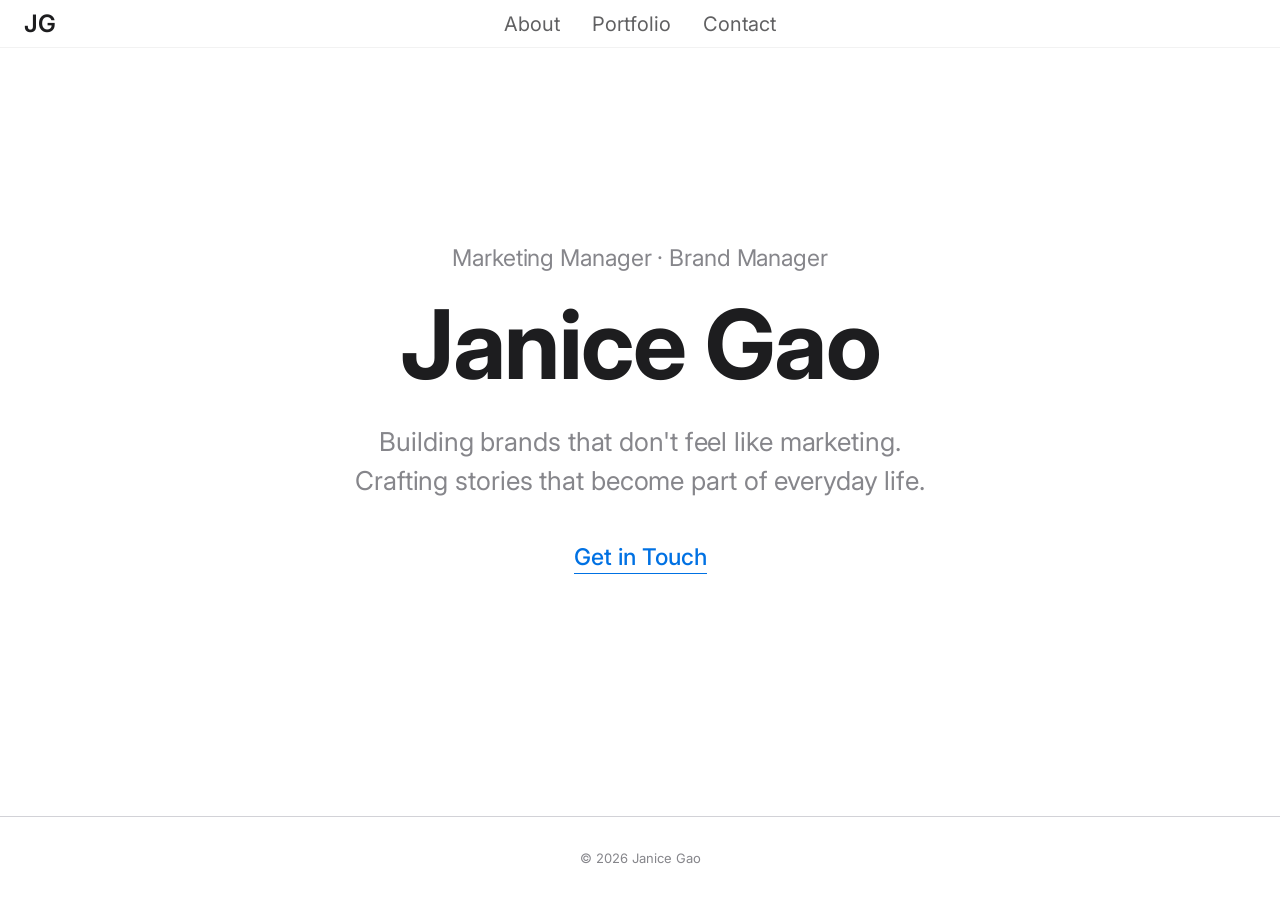
==== portfolio/index.html @ 0fa4c33f "janice portfolio website iteration 1" ====
<!DOCTYPE html>
<html lang="en">
<head>
    <meta charset="UTF-8">
    <meta name="viewport" content="width=device-width, initial-scale=1.0">
    <title>Janice Gao — Marketing & Brand Manager</title>
    <link rel="stylesheet" href="css/style.css">
</head>
<body>
    <nav id="navbar">
        <a href="#home" class="nav-logo" data-route="home">JG</a>
        <ul class="nav-links">
            <li><a href="#about" data-route="about">About</a></li>
            <li><a href="#portfolio" data-route="portfolio">Portfolio</a></li>
            <li><a href="#contact" data-route="contact">Contact</a></li>
        </ul>
        <button class="nav-toggle" aria-label="Toggle menu">
            <span></span>
            <span></span>
            <span></span>
        </button>
    </nav>

    <main id="app">
        <section id="home" class="route hero-page">
            <div class="hero-content">
                <p class="hero-subtitle">Marketing Manager · Brand Manager</p>
                <h1>Janice Gao</h1>
                <p class="hero-description">Building brands that don't feel like marketing. Crafting stories that become part of everyday life.</p>
                <a href="#contact" class="btn-text" data-route="contact">Get in Touch</a>
            </div>
        </section>

        <section id="about" class="route page-content">
            <div class="container">
                <div class="about-layout">
                    <div class="about-main">
                        <h1 class="page-title">About</h1>
                        <div class="about-text">
                            <p>I've always been drawn to the idea that the best brands don't feel like marketing at all. They show up in culturally significant moments, weave themselves into everyday life, and build emotional connections so naturally that people feel part of something before they even realise they're being marketed to.</p>
                            <p>I'm a marketer with experience across some of Australia's most iconic brands, including <strong>Commonwealth Bank</strong> and <strong>Qantas</strong>. I've launched campaigns that reached more than <strong>95% of Australians</strong>, owned brand governance across <strong>15+ agency partners</strong>, and connected customer insights to uplift brand metrics and drive brand equity.</p>
                            <p>What drives me most is seeing the tangible impact that brand can have on how people think and feel about a company. When the strategy is right and the storytelling connects, marketing stops feeling like marketing and starts becoming something people genuinely remember.</p>
                        </div>
                    </div>
                <div class="about-sidebar">
                    <div class="logo-story">
                        <div class="logo-mark">JGao</div>
                        <p>While I've been helping brands build their identity, I've been building my own too. This logo is an original design inspired by the creative trend of merging letterforms into a single mark, bringing together the 'J' and 'Gao' of my name.</p>
                    </div>
                    <div class="about-photo">
                        <img src="assets/images/janice-gao.avif" alt="Janice Gao">
                    </div>
                </div>
                </div>
            </div>
        </section>

        <section id="portfolio" class="route page-content">
            <div class="container">
                <h1 class="page-title">Portfolio</h1>
                <div class="portfolio-list">
                    <article class="portfolio-item">
                        <div class="portfolio-image" style="background: linear-gradient(135deg, #1a1a2e 0%, #16213e 100%);">
                            <span class="portfolio-image-label">CommBank</span>
                        </div>
                        <div class="portfolio-details">
                            <span class="portfolio-company">Commonwealth Bank of Australia</span>
                            <h2>'Doubt Never Did' — Brand Platform</h2>
                            <p>Launched CommBank's bold new brand platform designed to inspire Australians to overcome self-doubt and take action. The campaign delivered strong above-the-line performance within its first 3 months, reaching more than 95% of Australians an average of 11 times.</p>
                            <div class="portfolio-links">
                                <a href="https://www.commbank.com.au/brighter/doubt-never-did.html" target="_blank" rel="noopener">Campaign Page</a>
                                <a href="https://campaignbrief.com/inspiring-australians-share-stories-of-doubt-in-commbanks-latest-campaign-via-mc-saatchi/" target="_blank" rel="noopener">Campaign Brief</a>
                            </div>
                        </div>
                    </article>

                    <article class="portfolio-item">
                        <div class="portfolio-image" style="background: linear-gradient(135deg, #e60000 0%, #cc0000 100%);">
                            <span class="portfolio-image-label">Qantas Money</span>
                        </div>
                        <div class="portfolio-details">
                            <span class="portfolio-company">Qantas Airways Limited</span>
                            <h2>Qantas Money Home Loans Launch</h2>
                            <p>Led the digital marketing execution for a digital-first product launch positioned around "The home loan that comes with a holiday every year." Within the first hour, the product generated approximately 10 pre-approved applications, growing to around 100 by end of launch day.</p>
                            <div class="portfolio-links">
                                <a href="https://www.qantasmoney.com/home-loans" target="_blank" rel="noopener">Landing Page</a>
                                <a href="https://www.brokerdaily.au/lender/17650-home-loan-offering-takes-off-at-qantas" target="_blank" rel="noopener">Broker Daily</a>
                            </div>
                        </div>
                    </article>

                    <article class="portfolio-item">
                        <div class="portfolio-image" style="background: linear-gradient(135deg, #001d3d 0%, #003566 100%);">
                            <span class="portfolio-image-label">Frequent Flyer</span>
                        </div>
                        <div class="portfolio-details">
                            <span class="portfolio-company">Qantas Airways Limited</span>
                            <h2>Frequent Flyer BAU & Limited Time Offers</h2>
                            <p>Led marketing across all Frequent Flyer and Qantas Loyalty owned digital channels for Australia's largest loyalty program with 15m+ members. Managed the content calendar and executed 550+ campaigns, leveraging personalisation and customer targeting via Contentful.</p>
                            <div class="portfolio-links">
                                <a href="https://www.qantas.com/au/en/frequent-flyer.html" target="_blank" rel="noopener">Frequent Flyer</a>
                                <a href="https://www.qantas.com/au/en/frequent-flyer/earn-points.html" target="_blank" rel="noopener">Earn Points</a>
                            </div>
                        </div>
                    </article>
                </div>
            </div>
        </section>

        <section id="contact" class="route page-content">
            <div class="container">
                <div class="contact-header">
                    <h1 class="page-title">Get in touch</h1>
                    <p class="contact-subtitle">Have a project in mind or just want to say hello? I'd love to hear from you.</p>
                </div>
                <div class="contact-layout">
                    <div class="contact-methods">
                        <div class="contact-method">
                            <div class="contact-method-icon">
                                <svg width="24" height="24" viewBox="0 0 24 24" fill="none" stroke="currentColor" stroke-width="1.5" stroke-linecap="round" stroke-linejoin="round"><rect x="2" y="4" width="20" height="16" rx="2"/><path d="m22 7-8.97 5.7a1.94 1.94 0 0 1-2.06 0L2 7"/></svg>
                            </div>
                            <div class="contact-method-info">
                                <h3>Email</h3>
                                <a href="mailto:janice.gao@outlook.com">janice.gao@outlook.com</a>
                            </div>
                        </div>
                        <div class="contact-method">
                            <div class="contact-method-icon">
                                <svg width="24" height="24" viewBox="0 0 24 24" fill="none" stroke="currentColor" stroke-width="1.5" stroke-linecap="round" stroke-linejoin="round"><path d="M16 8a6 6 0 0 1 6 6v7h-4v-7a2 2 0 0 0-4 0v7h-4v-7a6 6 0 0 1 6-6z"/><rect x="2" y="9" width="4" height="12"/><circle cx="4" cy="4" r="2"/></svg>
                            </div>
                            <div class="contact-method-info">
                                <h3>LinkedIn</h3>
                                <a href="https://www.linkedin.com/in/janice-gao-9715471b5/" target="_blank" rel="noopener">Connect with me</a>
                            </div>
                        </div>
                        <div class="contact-method">
                            <div class="contact-method-icon">
                                <svg width="24" height="24" viewBox="0 0 24 24" fill="none" stroke="currentColor" stroke-width="1.5" stroke-linecap="round" stroke-linejoin="round"><circle cx="12" cy="12" r="10"/><polyline points="12 6 12 12 16 14"/></svg>
                            </div>
                            <div class="contact-method-info">
                                <h3>Response time</h3>
                                <p>Usually within 24 hours</p>
                            </div>
                        </div>
                    </div>
                    <form class="contact-form" id="contact-form">
                        <div class="form-group">
                            <label for="name">Name</label>
                            <input type="text" id="name" name="name" placeholder="Your name" required>
                        </div>
                        <div class="form-group">
                            <label for="email">Email</label>
                            <input type="email" id="email" name="email" placeholder="you@example.com" required>
                        </div>
                        <div class="form-group">
                            <label for="message">Message</label>
                            <textarea id="message" name="message" placeholder="Tell me about your project or just say hi..." rows="5" required></textarea>
                        </div>
                        <button type="submit" class="btn-submit">Send message</button>
                        <p class="form-success" id="form-success">Thanks for reaching out! I'll get back to you soon.</p>
                    </form>
                </div>
            </div>
        </section>
    </main>

    <footer>
        <div class="container">
            <p>&copy; 2026 Janice Gao</p>
        </div>
    </footer>

    <script src="js/main.js"></script>
</body>
</html>
---- portfolio/css/style.css ----
@import url('https://fonts.googleapis.com/css2?family=Inter:wght@400;500;600;700&display=swap');

*, *::before, *::after {
    margin: 0;
    padding: 0;
    box-sizing: border-box;
}

:root {
    --color-bg: #ffffff;
    --color-text: #1d1d1f;
    --color-text-secondary: #86868b;
    --color-accent: #0071e3;
    --color-accent-hover: #0077ed;
    --color-border: #d2d2d7;
    --font-primary: 'Inter', -apple-system, BlinkMacSystemFont, sans-serif;
    --max-width: 960px;
    --nav-height: 48px;
}

html {
    scroll-behavior: smooth;
}

body {
    font-family: var(--font-primary);
    color: var(--color-text);
    background: var(--color-bg);
    line-height: 1.5;
    -webkit-font-smoothing: antialiased;
    -moz-osx-font-smoothing: grayscale;
    min-height: 100vh;
    display: flex;
    flex-direction: column;
}

a {
    color: var(--color-accent);
    text-decoration: none;
    transition: color 0.2s ease;
}

a:hover {
    color: var(--color-accent-hover);
}

.container {
    max-width: var(--max-width);
    margin: 0 auto;
    padding: 0 24px;
    width: 100%;
}

/* Navigation */
nav {
    position: fixed;
    top: 0;
    left: 0;
    right: 0;
    height: var(--nav-height);
    background: rgba(255, 255, 255, 0.8);
    backdrop-filter: saturate(180%) blur(20px);
    -webkit-backdrop-filter: saturate(180%) blur(20px);
    z-index: 1000;
    display: flex;
    align-items: center;
    justify-content: center;
    border-bottom: 1px solid rgba(0, 0, 0, 0.05);
}

.nav-logo {
    position: absolute;
    left: 24px;
    font-weight: 600;
    font-size: 24px;
    color: var(--color-text);
    letter-spacing: -0.3px;
}

.nav-links {
    display: flex;
    list-style: none;
    gap: 32px;
}

.nav-links a {
    color: var(--color-text);
    font-size: 20px;
    font-weight: 400;
    opacity: 0.7;
    transition: opacity 0.2s ease;
}

.nav-links a:hover,
.nav-links a.active {
    opacity: 1;
    color: var(--color-text);
}

.nav-toggle {
    display: none;
    flex-direction: column;
    gap: 5px;
    background: none;
    border: none;
    cursor: pointer;
    padding: 8px;
    position: absolute;
    right: 16px;
}

.nav-toggle span {
    display: block;
    width: 18px;
    height: 1.5px;
    background: var(--color-text);
    transition: all 0.3s ease;
}

#app {
    flex: 1;
    display: flex;
    flex-direction: column;
    position: relative;
    overflow: hidden;
}

/* Routes */
.route {
    position: absolute;
    top: 0;
    left: 0;
    right: 0;
    bottom: 0;
    opacity: 0;
    visibility: hidden;
    transform: translateY(8px);
    transition: opacity 0.4s cubic-bezier(0.4, 0, 0.2, 1),
                transform 0.4s cubic-bezier(0.4, 0, 0.2, 1),
                visibility 0.4s;
    overflow-y: auto;
    -webkit-overflow-scrolling: touch;
}

.route.active {
    visibility: visible;
    opacity: 1;
    transform: translateY(0);
    position: relative;
}

.route.exiting {
    opacity: 0;
    transform: translateY(-8px);
}

/* Hero Page */
.hero-page {
    flex: 1;
    display: none;
    align-items: center;
    justify-content: center;
    text-align: center;
    padding: 24px;
    height: 100%;
}

.hero-page.active {
    display: flex;
}

.hero-content {
    max-width: 600px;
}

.hero-subtitle {
    font-size: 23px;
    font-weight: 400;
    color: var(--color-text-secondary);
    margin-bottom: 16px;
    letter-spacing: -0.1px;
}

.hero-content h1 {
    font-size: clamp(60px, 10.5vw, 96px);
    font-weight: 700;
    letter-spacing: -1.5px;
    line-height: 1.1;
    margin-bottom: 24px;
}

.hero-description {
    font-size: 26px;
    font-weight: 400;
    color: var(--color-text-secondary);
    line-height: 1.5;
    margin-bottom: 40px;
    letter-spacing: -0.1px;
}

.btn-text {
    font-size: 23px;
    font-weight: 500;
    color: var(--color-accent);
    border-bottom: 1px solid var(--color-accent);
    padding-bottom: 2px;
    transition: all 0.2s ease;
}

.btn-text:hover {
    color: var(--color-accent-hover);
    border-color: var(--color-accent-hover);
}

/* Page Content */
.page-content {
    flex: 1;
    padding-top: calc(var(--nav-height) + 80px);
    padding-bottom: 80px;
}

.page-title {
    font-size: clamp(32px, 5vw, 48px);
    font-weight: 700;
    letter-spacing: -1px;
    margin-bottom: 48px;
}

/* About Layout */
.about-layout {
    display: grid;
    grid-template-columns: 1.4fr 1fr;
    gap: 80px;
    align-items: start;
}

.about-text p {
    font-size: 16px;
    line-height: 1.65;
    color: var(--color-text);
    margin-bottom: 20px;
    letter-spacing: -0.1px;
}

.about-text p:last-child {
    margin-bottom: 0;
}

.about-sidebar {
    position: sticky;
    top: calc(var(--nav-height) + 32px);
    display: flex;
    flex-direction: column;
    gap: 24px;
}

.about-photo img {
    width: 100%;
    border-radius: 16px;
    display: block;
}

.logo-story {
    background: #f5f5f7;
    border-radius: 16px;
    padding: 32px;
    text-align: center;
}

.logo-mark {
    font-size: 40px;
    font-weight: 700;
    letter-spacing: -1.5px;
    margin-bottom: 16px;
    color: var(--color-text);
}

.logo-story p {
    font-size: 14px;
    color: var(--color-text-secondary);
    line-height: 1.5;
}

/* Portfolio Layout */
.portfolio-list {
    display: flex;
    flex-direction: column;
    gap: 64px;
}

.portfolio-item {
    display: grid;
    grid-template-columns: 1fr 1.2fr;
    gap: 48px;
    align-items: start;
}

.portfolio-image {
    aspect-ratio: 16 / 10;
    border-radius: 16px;
    display: flex;
    align-items: center;
    justify-content: center;
}

.portfolio-image-label {
    color: rgba(255, 255, 255, 0.9);
    font-size: 20px;
    font-weight: 600;
    letter-spacing: -0.3px;
}

.portfolio-details {
    padding-top: 8px;
}

.portfolio-company {
    font-size: 13px;
    font-weight: 500;
    color: var(--color-text-secondary);
    text-transform: uppercase;
    letter-spacing: 0.5px;
}

.portfolio-details h2 {
    font-size: 24px;
    font-weight: 600;
    letter-spacing: -0.5px;
    margin: 8px 0 16px;
    line-height: 1.2;
}

.portfolio-details p {
    font-size: 15px;
    color: var(--color-text-secondary);
    line-height: 1.55;
    margin-bottom: 20px;
}

.portfolio-links {
    display: flex;
    gap: 24px;
    flex-wrap: wrap;
}

.portfolio-links a {
    font-size: 15px;
    font-weight: 500;
}

.portfolio-links a::after {
    content: ' →';
}

/* Contact Layout */
.contact-header {
    text-align: center;
    max-width: 560px;
    margin: 0 auto 64px;
}

.contact-header .page-title {
    margin-bottom: 16px;
}

.contact-subtitle {
    font-size: 17px;
    color: var(--color-text-secondary);
    line-height: 1.5;
}

.contact-layout {
    display: grid;
    grid-template-columns: 1fr 1.2fr;
    gap: 80px;
    align-items: start;
    max-width: 800px;
    margin: 0 auto;
}

.contact-methods {
    display: flex;
    flex-direction: column;
    gap: 32px;
}

.contact-method {
    display: flex;
    gap: 16px;
    align-items: flex-start;
}

.contact-method-icon {
    width: 44px;
    height: 44px;
    border-radius: 12px;
    background: #f5f5f7;
    display: flex;
    align-items: center;
    justify-content: center;
    color: var(--color-text);
    flex-shrink: 0;
}

.contact-method-info h3 {
    font-size: 15px;
    font-weight: 600;
    margin-bottom: 4px;
}

.contact-method-info a,
.contact-method-info p {
    font-size: 15px;
    color: var(--color-text-secondary);
}

.contact-method-info a:hover {
    color: var(--color-accent);
}

.contact-form {
    display: flex;
    flex-direction: column;
    gap: 24px;
}

.form-group {
    display: flex;
    flex-direction: column;
    gap: 8px;
}

.form-group label {
    font-size: 14px;
    font-weight: 500;
    color: var(--color-text);
}

.contact-form input,
.contact-form textarea {
    width: 100%;
    padding: 14px 16px;
    border: 1px solid var(--color-border);
    border-radius: 10px;
    font-size: 15px;
    font-family: var(--font-primary);
    background: var(--color-bg);
    transition: border-color 0.2s ease, box-shadow 0.2s ease;
    outline: none;
}

.contact-form input:focus,
.contact-form textarea:focus {
    border-color: var(--color-accent);
    box-shadow: 0 0 0 3px rgba(0, 113, 227, 0.1);
}

.contact-form textarea {
    resize: vertical;
    min-height: 140px;
}

.btn-submit {
    padding: 14px 32px;
    background: var(--color-text);
    color: #fff;
    border: none;
    border-radius: 10px;
    font-size: 15px;
    font-weight: 500;
    font-family: var(--font-primary);
    cursor: pointer;
    transition: background 0.2s ease;
    align-self: flex-start;
}

.btn-submit:hover {
    background: #333;
}

.form-success {
    display: none;
    color: #34c759;
    font-size: 14px;
    font-weight: 500;
}

.form-success.visible {
    display: block;
}

/* Footer */
footer {
    padding: 32px 0;
    border-top: 1px solid var(--color-border);
    text-align: center;
    margin-top: auto;
}

footer p {
    font-size: 13px;
    color: var(--color-text-secondary);
}

/* Responsive */
@media (max-width: 768px) {
    .nav-links {
        display: none;
        position: absolute;
        top: var(--nav-height);
        left: 0;
        right: 0;
        background: rgba(255, 255, 255, 0.95);
        backdrop-filter: blur(20px);
        -webkit-backdrop-filter: blur(20px);
        flex-direction: column;
        padding: 16px 24px;
        gap: 16px;
        border-bottom: 1px solid rgba(0, 0, 0, 0.05);
    }

    .nav-links.active {
        display: flex;
    }

    .nav-toggle {
        display: flex;
    }

    .about-layout {
        grid-template-columns: 1fr;
        gap: 48px;
    }

    .contact-layout {
        grid-template-columns: 1fr;
        gap: 48px;
    }

    .about-sidebar {
        position: static;
    }

    .portfolio-item {
        grid-template-columns: 1fr;
        gap: 24px;
    }

    .form-row {
        grid-template-columns: 1fr;
    }

    .page-content {
        padding-top: calc(var(--nav-height) + 48px);
        padding-bottom: 48px;
    }

    .page-title {
        margin-bottom: 32px;
    }
}

@media (max-width: 480px) {
    .hero-content h1 {
        font-size: 36px;
    }

    .hero-description {
        font-size: 15px;
    }
}
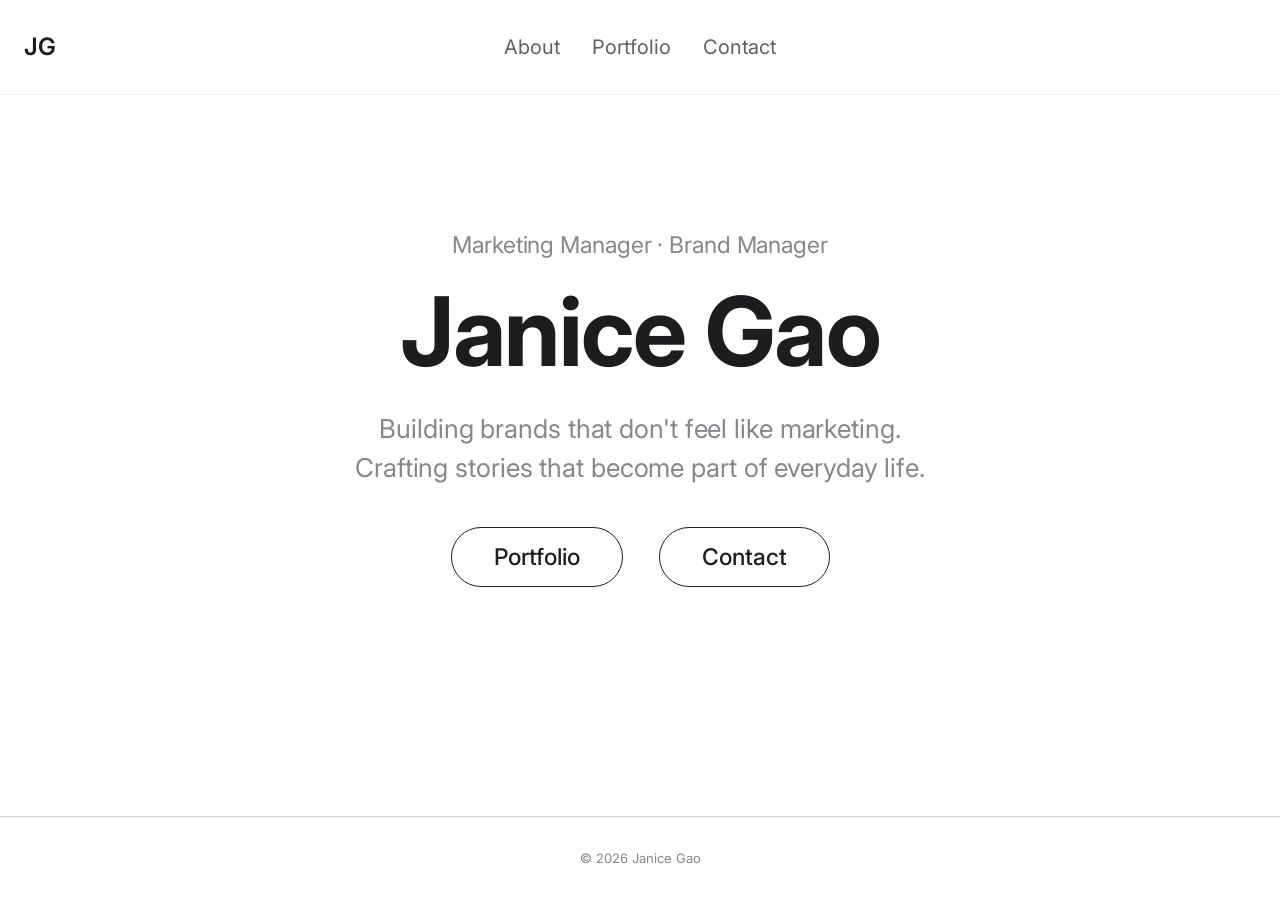
==== commit 545d8d11: "refactor fixed homepage button and header" ====
--- a/portfolio/index.html
+++ b/portfolio/index.html
@@ -27,31 +27,34 @@
                 <p class="hero-subtitle">Marketing Manager · Brand Manager</p>
                 <h1>Janice Gao</h1>
                 <p class="hero-description">Building brands that don't feel like marketing. Crafting stories that become part of everyday life.</p>
-                <a href="#contact" class="btn-text" data-route="contact">Get in Touch</a>
+                <div class="hero-cta">
+                <a href="#portfolio" class="btn btn-outline" data-route="portfolio">Portfolio</a>
+                <a href="#contact" class="btn btn-outline" data-route="contact">Contact</a>
+            </div>
             </div>
         </section>
 
         <section id="about" class="route page-content">
             <div class="container">
-                <div class="about-layout">
-                    <div class="about-main">
-                        <h1 class="page-title">About</h1>
-                        <div class="about-text">
-                            <p>I've always been drawn to the idea that the best brands don't feel like marketing at all. They show up in culturally significant moments, weave themselves into everyday life, and build emotional connections so naturally that people feel part of something before they even realise they're being marketed to.</p>
-                            <p>I'm a marketer with experience across some of Australia's most iconic brands, including <strong>Commonwealth Bank</strong> and <strong>Qantas</strong>. I've launched campaigns that reached more than <strong>95% of Australians</strong>, owned brand governance across <strong>15+ agency partners</strong>, and connected customer insights to uplift brand metrics and drive brand equity.</p>
-                            <p>What drives me most is seeing the tangible impact that brand can have on how people think and feel about a company. When the strategy is right and the storytelling connects, marketing stops feeling like marketing and starts becoming something people genuinely remember.</p>
-                        </div>
+            <div class="about-layout">
+                <div class="about-main">
+                    <h1 class="page-title">About</h1>
+                    <div class="about-text">
+                        <p>I've always been drawn to the idea that the best brands don't feel like marketing at all. They show up in culturally significant moments, weave themselves into everyday life, and build emotional connections so naturally that people feel part of something before they even realise they're being marketed to.</p>
+                        <p>I'm a marketer with experience across some of Australia's most iconic brands, including Commonwealth Bank and Qantas. I've launched campaigns that reached more than 95% of Australians, owned brand governance across 15+ agency partners, and connected customer insights to uplift brand metrics and drive brand equity.</p>
+                        <p>What drives me most is seeing the tangible impact that brand can have on how people think and feel about a company. When the strategy is right and the storytelling connects, marketing stops feeling like marketing and starts becoming something people genuinely remember.</p>
                     </div>
+                </div>
                 <div class="about-sidebar">
+                    <div class="about-photo">
+                        <img src="assets/images/janice-gao.avif" alt="Janice Gao">
+                    </div>
                     <div class="logo-story">
                         <div class="logo-mark">JGao</div>
                         <p>While I've been helping brands build their identity, I've been building my own too. This logo is an original design inspired by the creative trend of merging letterforms into a single mark, bringing together the 'J' and 'Gao' of my name.</p>
                     </div>
-                    <div class="about-photo">
-                        <img src="assets/images/janice-gao.avif" alt="Janice Gao">
-                    </div>
                 </div>
-                </div>
+            </div>
             </div>
         </section>
 
--- a/portfolio/css/style.css
+++ b/portfolio/css/style.css
@@ -15,7 +15,7 @@
     --color-border: #d2d2d7;
     --font-primary: 'Inter', -apple-system, BlinkMacSystemFont, sans-serif;
     --max-width: 960px;
-    --nav-height: 48px;
+    --nav-height: 100px;
 }
 
 html {
@@ -55,6 +55,73 @@
 nav {
     position: fixed;
     top: 0;
+    left: 0;
+    right: 0;
+    padding: 32px 24px;
+    background: rgba(255, 255, 255, 0.8);
+    backdrop-filter: saturate(180%) blur(20px);
+    -webkit-backdrop-filter: saturate(180%) blur(20px);
+    z-index: 1000;
+    display: flex;
+    align-items: center;
+    justify-content: center;
+    border-bottom: 1px solid rgba(0, 0, 0, 0.05);
+}
+
+.nav-logo {
+    position: absolute;
+    left: 24px;
+    font-weight: 600;
+    font-size: 24px;
+    color: var(--color-text);
+    letter-spacing: -0.3px;
+}
+
+.nav-links {
+    display: flex;
+    list-style: none;
+    gap: 32px;
+}
+
+.nav-links a {
+    color: var(--color-text);
+    font-size: 20px;
+    font-weight: 400;
+    opacity: 0.7;
+    transition: opacity 0.2s ease;
+}
+
+.nav-links a:hover,
+.nav-links a.active {
+    opacity: 1;
+    color: var(--color-text);
+}
+
+.nav-toggle {
+    display: none;
+    flex-direction: column;
+    gap: 5px;
+    background: none;
+    border: none;
+    cursor: pointer;
+    padding: 8px;
+    position: absolute;
+    right: 24px;
+}
+
+.nav-logo {
+    font-weight: 600;
+    font-size: 24px;
+    color: var(--color-text);
+    letter-spacing: -0.3px;
+}
+
+.nav-links {
+    display: flex;
+    list-style: none;
+    gap: 32px;
+    margin: 0 auto;
+}0;
     left: 0;
     right: 0;
     height: var(--nav-height);
@@ -198,18 +265,47 @@
     letter-spacing: -0.1px;
 }
 
-.btn-text {
+.hero-cta {
+    display: flex;
+    gap: 36px;
+    justify-content: center;
+    flex-wrap: wrap;
+}
+
+.btn {
+    display: inline-flex;
+    align-items: center;
+    justify-content: center;
+    padding: 12px 42px;
+    border-radius: 980px;
     font-size: 23px;
     font-weight: 500;
-    color: var(--color-accent);
-    border-bottom: 1px solid var(--color-accent);
-    padding-bottom: 2px;
+    text-decoration: none;
     transition: all 0.2s ease;
-}
-
-.btn-text:hover {
-    color: var(--color-accent-hover);
-    border-color: var(--color-accent-hover);
+    cursor: pointer;
+}
+
+.btn-filled {
+    background: #86868b;
+    color: #fff;
+    border: 1px solid #86868b;
+}
+
+.btn-filled:hover {
+    background: #6e6e73;
+    border-color: #6e6e73;
+    color: #fff;
+}
+
+.btn-outline {
+    background: transparent;
+    color: var(--color-text);
+    border: 1px solid var(--color-text);
+}
+
+.btn-outline:hover {
+    background: var(--color-text);
+    color: #fff;
 }
 
 /* Page Content */
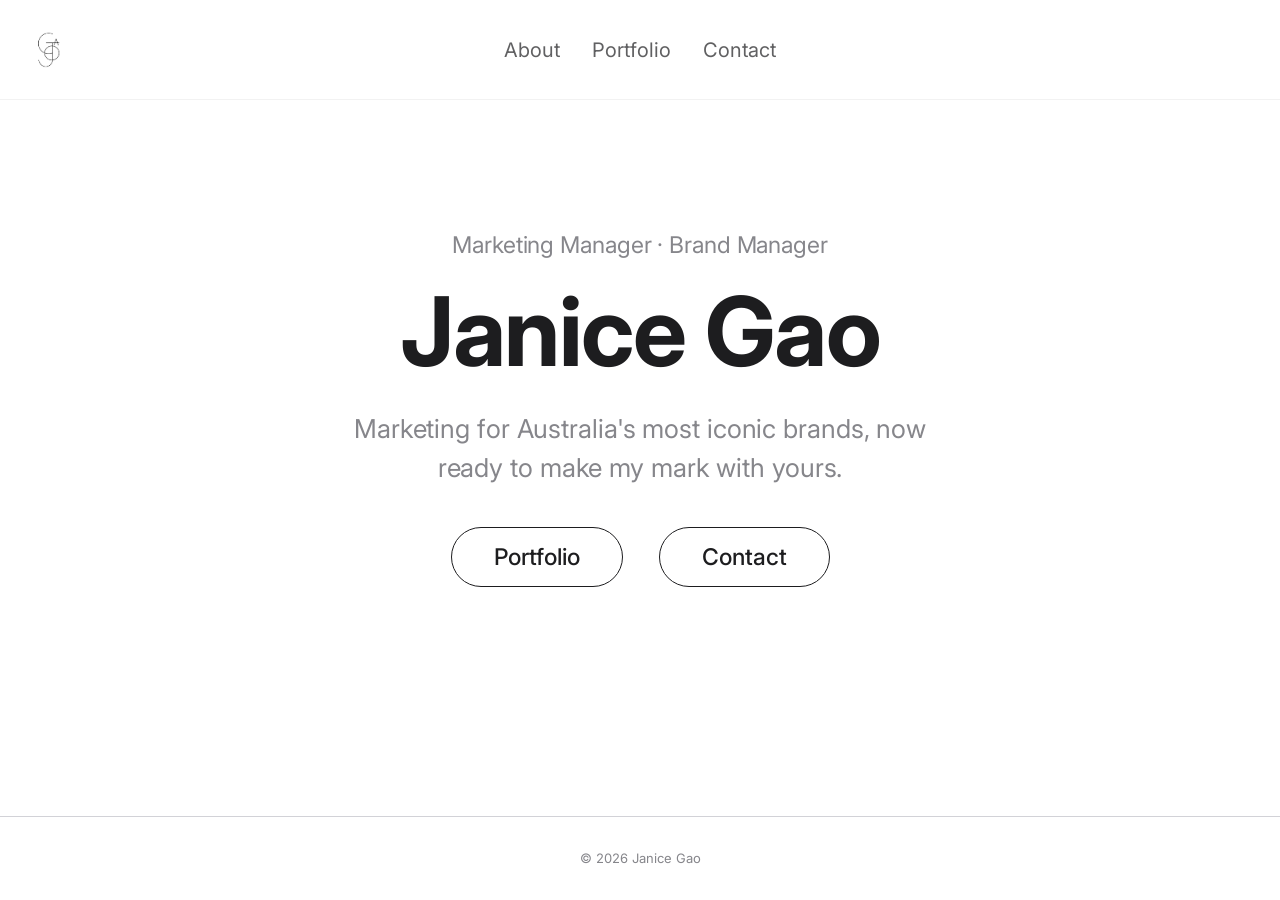
==== commit 1d38d8f3: "giga completion its lit" ====
--- a/portfolio/index.html
+++ b/portfolio/index.html
@@ -3,12 +3,16 @@
 <head>
     <meta charset="UTF-8">
     <meta name="viewport" content="width=device-width, initial-scale=1.0">
-    <title>Janice Gao — Marketing & Brand Manager</title>
+    <title>Janice Gao</title>
+    <link rel="icon" type="image/x-icon" href="assets/images/janice_logo.png">
     <link rel="stylesheet" href="css/style.css">
+
 </head>
 <body>
     <nav id="navbar">
-        <a href="#home" class="nav-logo" data-route="home">JG</a>
+        <a href="#home" class="nav-logo" data-route="home">
+            <img src="assets/images/janice_logo.png" alt="JG" style="height: 52px; width: auto; display: block;">
+        </a>
         <ul class="nav-links">
             <li><a href="#about" data-route="about">About</a></li>
             <li><a href="#portfolio" data-route="portfolio">Portfolio</a></li>
@@ -26,7 +30,7 @@
             <div class="hero-content">
                 <p class="hero-subtitle">Marketing Manager · Brand Manager</p>
                 <h1>Janice Gao</h1>
-                <p class="hero-description">Building brands that don't feel like marketing. Crafting stories that become part of everyday life.</p>
+                <p class="hero-description">Marketing for Australia's most iconic brands, now ready to make my mark with yours.</p>
                 <div class="hero-cta">
                 <a href="#portfolio" class="btn btn-outline" data-route="portfolio">Portfolio</a>
                 <a href="#contact" class="btn btn-outline" data-route="contact">Contact</a>
@@ -36,25 +40,32 @@
 
         <section id="about" class="route page-content">
             <div class="container">
-            <div class="about-layout">
-                <div class="about-main">
-                    <h1 class="page-title">About</h1>
-                    <div class="about-text">
-                        <p>I've always been drawn to the idea that the best brands don't feel like marketing at all. They show up in culturally significant moments, weave themselves into everyday life, and build emotional connections so naturally that people feel part of something before they even realise they're being marketed to.</p>
-                        <p>I'm a marketer with experience across some of Australia's most iconic brands, including Commonwealth Bank and Qantas. I've launched campaigns that reached more than 95% of Australians, owned brand governance across 15+ agency partners, and connected customer insights to uplift brand metrics and drive brand equity.</p>
-                        <p>What drives me most is seeing the tangible impact that brand can have on how people think and feel about a company. When the strategy is right and the storytelling connects, marketing stops feeling like marketing and starts becoming something people genuinely remember.</p>
+                <!-- Top row: text left, photo right -->
+                <div class="about-top">
+                    <div class="about-main">
+                        <h1 class="page-title">About</h1>
+                        <div class="about-text">
+                            <p>I've always been drawn to the idea that the best brands don't feel like marketing at all. They show up in culturally significant moments, weave themselves into everyday life, and build emotional connections so naturally that people feel part of something before they even realise they're being marketed to.</p>
+                            <p>I'm a marketer with experience across some of Australia's most iconic brands, including Commonwealth Bank and Qantas. I've launched campaigns that reached more than 95% of Australians, owned brand governance across 15+ agency partners, and leveraged customer insights to uplift marketing metrics and drive brand equity.</p>
+                            <p>What drives me most is seeing the tangible impact that marketing can have on how people think and feel about a brand. When the strategy is right and the storytelling connects, marketing stops feeling like marketing and starts becoming something people genuinely remember. That's what got me into this industry, and it's what I've been chasing ever since.</p>
+                            <p>If that resonates with you, I'd love to connect.</p>
+                        </div>
+                    </div>
+                    <div class="about-photo">
+                        <img src="assets/images/janice-headshot.jpeg" alt="Janice Gao">
                     </div>
                 </div>
-                <div class="about-sidebar">
-                    <div class="about-photo">
-                        <img src="assets/images/janice-gao.avif" alt="Janice Gao">
+
+                <!-- Bottom row: logo left, story text right -->
+                <div class="logo-story">
+                    <div class="logo-story-image">
+                        <img src="assets/images/janice_logo.png" alt="JG monogram logo">
                     </div>
-                    <div class="logo-story">
-                        <div class="logo-mark">JGao</div>
+                    <div class="logo-story-text">
                         <p>While I've been helping brands build their identity, I've been building my own too. This logo is an original design inspired by the creative trend of merging letterforms into a single mark, bringing together the 'J' and 'Gao' of my name.</p>
                     </div>
                 </div>
-            </div>
+
             </div>
         </section>
 
@@ -63,13 +74,11 @@
                 <h1 class="page-title">Portfolio</h1>
                 <div class="portfolio-list">
                     <article class="portfolio-item">
-                        <div class="portfolio-image" style="background: linear-gradient(135deg, #1a1a2e 0%, #16213e 100%);">
-                            <span class="portfolio-image-label">CommBank</span>
-                        </div>
+                        <div class="portfolio-image" style="background: url('assets/images/doubt-never-did.jpg') center/cover no-repeat;"></div>
                         <div class="portfolio-details">
                             <span class="portfolio-company">Commonwealth Bank of Australia</span>
                             <h2>'Doubt Never Did' — Brand Platform</h2>
-                            <p>Launched CommBank's bold new brand platform designed to inspire Australians to overcome self-doubt and take action. The campaign delivered strong above-the-line performance within its first 3 months, reaching more than 95% of Australians an average of 11 times.</p>
+                            <p>Launched CommBank's new and bold brand platform designed to inspire Australians to overcome self-doubt and take action. The campaign delivered strong above-the-line performance within its first 3 months, reaching more than 95% of Australians an average of 11 times.</p>
                             <div class="portfolio-links">
                                 <a href="https://www.commbank.com.au/brighter/doubt-never-did.html" target="_blank" rel="noopener">Campaign Page</a>
                                 <a href="https://campaignbrief.com/inspiring-australians-share-stories-of-doubt-in-commbanks-latest-campaign-via-mc-saatchi/" target="_blank" rel="noopener">Campaign Brief</a>
@@ -78,13 +87,11 @@
                     </article>
 
                     <article class="portfolio-item">
-                        <div class="portfolio-image" style="background: linear-gradient(135deg, #e60000 0%, #cc0000 100%);">
-                            <span class="portfolio-image-label">Qantas Money</span>
-                        </div>
+                        <div class="portfolio-image" style="background: url('assets/images/qantas-money-home-loans.jpg') center/cover no-repeat;"></div>
                         <div class="portfolio-details">
                             <span class="portfolio-company">Qantas Airways Limited</span>
-                            <h2>Qantas Money Home Loans Launch</h2>
-                            <p>Led the digital marketing execution for a digital-first product launch positioned around "The home loan that comes with a holiday every year." Within the first hour, the product generated approximately 10 pre-approved applications, growing to around 100 by end of launch day.</p>
+                            <h2>Qantas Money Home Loans</h2>
+                            <p>Led the owned channel marketing execution for a digital-first product launch positioned around "The home loan that comes with a holiday every year." Within the first hour, Qantas Money Home Loans generated approximately 10 pre-approved applications, growing to around 100 by end of launch day.</p>
                             <div class="portfolio-links">
                                 <a href="https://www.qantasmoney.com/home-loans" target="_blank" rel="noopener">Landing Page</a>
                                 <a href="https://www.brokerdaily.au/lender/17650-home-loan-offering-takes-off-at-qantas" target="_blank" rel="noopener">Broker Daily</a>
@@ -93,16 +100,13 @@
                     </article>
 
                     <article class="portfolio-item">
-                        <div class="portfolio-image" style="background: linear-gradient(135deg, #001d3d 0%, #003566 100%);">
-                            <span class="portfolio-image-label">Frequent Flyer</span>
-                        </div>
+                        <div class="portfolio-image" style="background: url('assets/images/frrequent-flyer.png') center/cover no-repeat;"></div>
                         <div class="portfolio-details">
                             <span class="portfolio-company">Qantas Airways Limited</span>
-                            <h2>Frequent Flyer BAU & Limited Time Offers</h2>
-                            <p>Led marketing across all Frequent Flyer and Qantas Loyalty owned digital channels for Australia's largest loyalty program with 15m+ members. Managed the content calendar and executed 550+ campaigns, leveraging personalisation and customer targeting via Contentful.</p>
+                            <h2>Frequent Flyer Website and Offers</h2>
+                            <p>Led marketing across all Frequent Flyer and Qantas Loyalty owned digital channels for Australia's largest loyalty program with 15m+ members. Managed the content calendar and executed 550+ campaigns and surfaced with personalised offers via Contentful.</p>
                             <div class="portfolio-links">
                                 <a href="https://www.qantas.com/au/en/frequent-flyer.html" target="_blank" rel="noopener">Frequent Flyer</a>
-                                <a href="https://www.qantas.com/au/en/frequent-flyer/earn-points.html" target="_blank" rel="noopener">Earn Points</a>
                             </div>
                         </div>
                     </article>
@@ -146,22 +150,6 @@
                             </div>
                         </div>
                     </div>
-                    <form class="contact-form" id="contact-form">
-                        <div class="form-group">
-                            <label for="name">Name</label>
-                            <input type="text" id="name" name="name" placeholder="Your name" required>
-                        </div>
-                        <div class="form-group">
-                            <label for="email">Email</label>
-                            <input type="email" id="email" name="email" placeholder="you@example.com" required>
-                        </div>
-                        <div class="form-group">
-                            <label for="message">Message</label>
-                            <textarea id="message" name="message" placeholder="Tell me about your project or just say hi..." rows="5" required></textarea>
-                        </div>
-                        <button type="submit" class="btn-submit">Send message</button>
-                        <p class="form-success" id="form-success">Thanks for reaching out! I'll get back to you soon.</p>
-                    </form>
                 </div>
             </div>
         </section>
--- a/portfolio/css/style.css
+++ b/portfolio/css/style.css
@@ -57,73 +57,6 @@
     top: 0;
     left: 0;
     right: 0;
-    padding: 32px 24px;
-    background: rgba(255, 255, 255, 0.8);
-    backdrop-filter: saturate(180%) blur(20px);
-    -webkit-backdrop-filter: saturate(180%) blur(20px);
-    z-index: 1000;
-    display: flex;
-    align-items: center;
-    justify-content: center;
-    border-bottom: 1px solid rgba(0, 0, 0, 0.05);
-}
-
-.nav-logo {
-    position: absolute;
-    left: 24px;
-    font-weight: 600;
-    font-size: 24px;
-    color: var(--color-text);
-    letter-spacing: -0.3px;
-}
-
-.nav-links {
-    display: flex;
-    list-style: none;
-    gap: 32px;
-}
-
-.nav-links a {
-    color: var(--color-text);
-    font-size: 20px;
-    font-weight: 400;
-    opacity: 0.7;
-    transition: opacity 0.2s ease;
-}
-
-.nav-links a:hover,
-.nav-links a.active {
-    opacity: 1;
-    color: var(--color-text);
-}
-
-.nav-toggle {
-    display: none;
-    flex-direction: column;
-    gap: 5px;
-    background: none;
-    border: none;
-    cursor: pointer;
-    padding: 8px;
-    position: absolute;
-    right: 24px;
-}
-
-.nav-logo {
-    font-weight: 600;
-    font-size: 24px;
-    color: var(--color-text);
-    letter-spacing: -0.3px;
-}
-
-.nav-links {
-    display: flex;
-    list-style: none;
-    gap: 32px;
-    margin: 0 auto;
-}0;
-    left: 0;
-    right: 0;
     height: var(--nav-height);
     background: rgba(255, 255, 255, 0.8);
     backdrop-filter: saturate(180%) blur(20px);
@@ -138,16 +71,14 @@
 .nav-logo {
     position: absolute;
     left: 24px;
-    font-weight: 600;
-    font-size: 24px;
-    color: var(--color-text);
-    letter-spacing: -0.3px;
-}
-
+    display: flex;
+    align-items: center;
+}
 .nav-links {
     display: flex;
     list-style: none;
     gap: 32px;
+    margin: 0 auto;
 }
 
 .nav-links a {
@@ -322,19 +253,38 @@
     margin-bottom: 48px;
 }
 
-/* About Layout */
-.about-layout {
+/* ─── About Page ───────────────────────────────────────────── */
+
+#about.page-content {
+    padding-top: calc(var(--nav-height) + 8vh);
+    padding-bottom: 48px;
+}
+
+/* Top row: text left, photo right — equal columns, matched height */
+.about-top {
     display: grid;
-    grid-template-columns: 1.4fr 1fr;
-    gap: 80px;
-    align-items: start;
+    grid-template-columns: 1fr 1fr;
+    gap: 48px;
+    align-items: stretch;
+    margin-bottom: 40px;
+}
+
+.about-main {
+    display: flex;
+    flex-direction: column;
+}
+
+#about .page-title {
+    font-size: clamp(28px, 4vw, 40px);
+    letter-spacing: -1px;
+    margin-bottom: 24px;
 }
 
 .about-text p {
-    font-size: 16px;
+    font-size: 15px;
     line-height: 1.65;
     color: var(--color-text);
-    margin-bottom: 20px;
+    margin-bottom: 16px;
     letter-spacing: -0.1px;
 }
 
@@ -342,42 +292,61 @@
     margin-bottom: 0;
 }
 
-.about-sidebar {
-    position: sticky;
-    top: calc(var(--nav-height) + 32px);
-    display: flex;
-    flex-direction: column;
-    gap: 24px;
+/* Photo stretches to match text column height */
+.about-photo {
+    display: flex;
 }
 
 .about-photo img {
     width: 100%;
+    height: 100%;
+    object-fit: cover;
     border-radius: 16px;
     display: block;
 }
 
+/* Bottom row: logo left, story text right — logo height matches text */
 .logo-story {
-    background: #f5f5f7;
-    border-radius: 16px;
-    padding: 32px;
-    text-align: center;
-}
-
-.logo-mark {
-    font-size: 40px;
-    font-weight: 700;
-    letter-spacing: -1.5px;
-    margin-bottom: 16px;
-    color: var(--color-text);
-}
-
-.logo-story p {
+    display: grid;
+    grid-template-columns: auto 1fr;
+    gap: 32px;
+    align-items: stretch;
+    padding-top: 32px;
+    border-top: 1px solid var(--color-border);
+}
+
+.logo-story-image {
+    display: flex;
+    align-items: center;
+    justify-content: center;
+}
+
+.logo-story-image img {
+    height: 100%;
+    max-height: 100px;
+    width: auto;
+    object-fit: contain;
+    display: block;
+}
+
+.logo-story-text {
+    display: flex;
+    align-items: center;
+}
+
+.logo-story-text p {
     font-size: 14px;
-    color: var(--color-text-secondary);
-    line-height: 1.5;
-}
-
-/* Portfolio Layout */
+    color: black;
+    line-height: 1.6;
+    margin: 0;
+}
+
+/* ─── Portfolio ────────────────────────────────────────────── */
+
+#portfolio.route {
+    overflow-y: hidden;
+}
+
 .portfolio-list {
     display: flex;
     flex-direction: column;
@@ -448,7 +417,8 @@
     content: ' →';
 }
 
-/* Contact Layout */
+/* ─── Contact ──────────────────────────────────────────────── */
+
 .contact-header {
     text-align: center;
     max-width: 560px;
@@ -466,11 +436,9 @@
 }
 
 .contact-layout {
-    display: grid;
-    grid-template-columns: 1fr 1.2fr;
-    gap: 80px;
-    align-items: start;
-    max-width: 800px;
+    display: flex;
+    flex-direction: column;
+    align-items: center;
     margin: 0 auto;
 }
 
@@ -478,12 +446,18 @@
     display: flex;
     flex-direction: column;
     gap: 32px;
+    width: fit-content;
+    margin: 0 auto;
 }
 
 .contact-method {
     display: flex;
     gap: 16px;
-    align-items: flex-start;
+    align-items: center;
+}
+
+.contact-method-info {
+    text-align: left;
 }
 
 .contact-method-icon {
@@ -585,7 +559,8 @@
     display: block;
 }
 
-/* Footer */
+/* ─── Footer ───────────────────────────────────────────────── */
+
 footer {
     padding: 32px 0;
     border-top: 1px solid var(--color-border);
@@ -598,10 +573,10 @@
     color: var(--color-text-secondary);
 }
 
-/* Responsive */
+/* ─── Responsive ───────────────────────────────────────────── */
+
 @media (max-width: 768px) {
     .nav-links {
-        display: none;
         position: absolute;
         top: var(--nav-height);
         left: 0;
@@ -610,22 +585,66 @@
         backdrop-filter: blur(20px);
         -webkit-backdrop-filter: blur(20px);
         flex-direction: column;
+        padding: 0 24px;
+        gap: 0;
+        border-bottom: 1px solid rgba(0, 0, 0, 0.05);
+        max-height: 0;
+        overflow: hidden;
+        opacity: 0;
+        transition: max-height 0.35s cubic-bezier(0.4, 0, 0.2, 1),
+                    padding 0.35s cubic-bezier(0.4, 0, 0.2, 1),
+                    opacity 0.25s ease;
+        display: flex;
+    }
+
+    .nav-links.active {
+        max-height: 400px;
         padding: 16px 24px;
         gap: 16px;
-        border-bottom: 1px solid rgba(0, 0, 0, 0.05);
-    }
-
-    .nav-links.active {
-        display: flex;
-    }
+        opacity: 1;
+    }
+
+    .nav-links a {
+        opacity: 0;
+        transform: translateY(-6px);
+        transition: opacity 0.25s ease, transform 0.25s ease;
+    }
+
+    .nav-links.active a {
+        opacity: 0.7;
+        transform: translateY(0);
+    }
+
+    .nav-links.active a:hover,
+    .nav-links.active a.active {
+        opacity: 1;
+        color: var(--color-text);
+    }
+
+    .nav-links.active li:nth-child(1) a { transition-delay: 0.05s; }
+    .nav-links.active li:nth-child(2) a { transition-delay: 0.1s; }
+    .nav-links.active li:nth-child(3) a { transition-delay: 0.15s; }
 
     .nav-toggle {
         display: flex;
     }
 
-    .about-layout {
+    .about-top {
         grid-template-columns: 1fr;
-        gap: 48px;
+        gap: 32px;
+    }
+
+    .about-photo img {
+        height: 300px;
+        width: 100%;
+    }
+
+    .logo-story {
+        gap: 20px;
+    }
+
+    .logo-story-image img {
+        max-height: 80px;
     }
 
     .contact-layout {
@@ -633,19 +652,11 @@
         gap: 48px;
     }
 
-    .about-sidebar {
-        position: static;
-    }
-
     .portfolio-item {
         grid-template-columns: 1fr;
         gap: 24px;
     }
 
-    .form-row {
-        grid-template-columns: 1fr;
-    }
-
     .page-content {
         padding-top: calc(var(--nav-height) + 48px);
         padding-bottom: 48px;
@@ -664,4 +675,4 @@
     .hero-description {
         font-size: 15px;
     }
-}
+}
